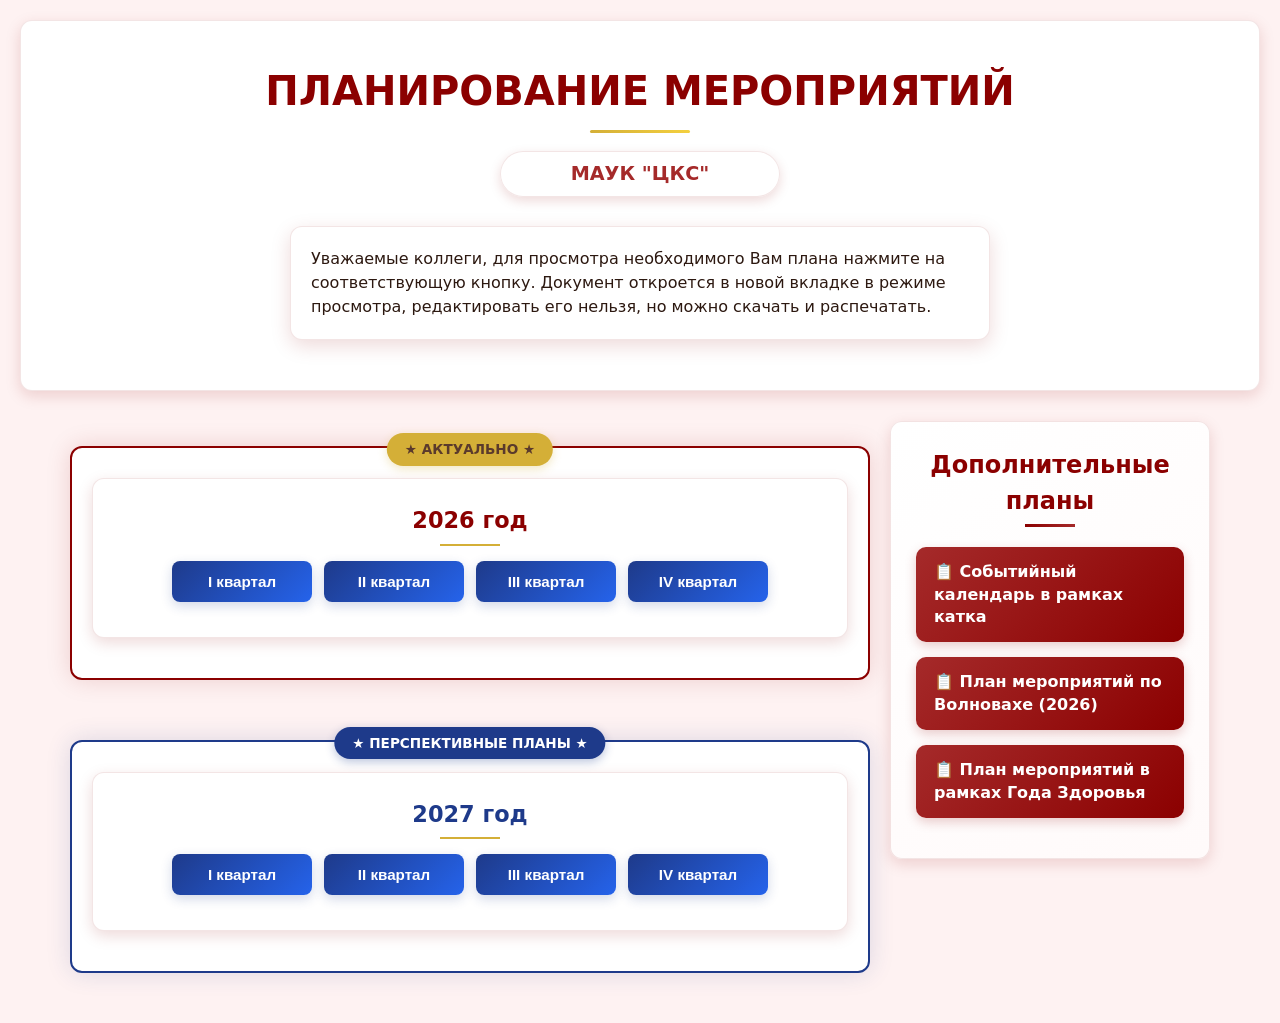
==== index.html @ 10c9fae3 "Update index.html" ====
<!DOCTYPE html>
<html lang="ru">
<head>
  <meta charset="UTF-8" />
  <meta name="viewport" content="width=device-width, initial-scale=1.0">
  <title>Планирование мероприятий МАУК "ЦКС"</title>
  <link rel="stylesheet" href="style.css">
  <script>
    function updatePage() {
        location.reload();
    }
    setInterval(updatePage, 18000000);
  </script>
</head>
<body>
  <header class="rounded-block">
    <h1>ПЛАНИРОВАНИЕ МЕРОПРИЯТИЙ</h1>
    <h2 class="subtitle">МАУК "ЦКС"</h2>
    <p class="intro">
      Уважаемые коллеги, для просмотра необходимого Вам плана нажмите на соответствующую кнопку.
      Документ откроется в новой вкладке в режиме просмотра, редактировать его нельзя, но можно скачать и распечатать.
    </p>
  </header>

 
<div class="main-content">
  <div class="main-column">
    <!-- 2026 ГОД - АКТУАЛЬНЫЙ (ПЕРВЫМ) -->
    <div class="main-sections bordered-section current-year">
      <section class="button-block">
        <h3 class="section-title">2026 год</h3>
        <div class="btn-group">
          <button class="btn toggle" data-target="q5">I квартал</button>
          <button class="btn toggle" data-target="q6">II квартал</button>
          <button class="btn toggle" data-target="q7">III квартал</button>
          <button class="btn toggle" data-target="q8">IV квартал</button>
        </div>
      </section>

      <section id="q5" class="button-block hidden">
        <h3 class="section-title">I квартал</h3>
        <div class="btn-group full-group">
          <a href="https://disk.yandex.ru/i/z2MG7UkP7xWvyA" target="_blank" class="btn full-quarter-btn">
            📑 Весь квартальный план
          </a>
        </div>
        <div class="btn-group month-group">
          <a href="https://disk.yandex.ru/i/SoMe9bnx6m5rdg" target="_blank" class="btn">
            <span class="icon">📅</span> Январь
          </a>
          <a href="https://disk.yandex.ru/i/ZzxVnfDnKfIC6Q" target="_blank" class="btn">
            <span class="icon">📅</span> Февраль
          </a>
          <a href="https://disk.yandex.ru/i/nQ3W9ZdRpJd7hw" target="_blank" class="btn">
            <span class="icon">📅</span> Март
          </a>
        </div>
      </section>

      <section id="q6" class="button-block hidden">
        <h3 class="section-title">II квартал</h3>
        <div class="btn-group full-group">
          <a href="https://disk.yandex.ru/i/4pYrfimnO_T5qQ" target="_blank" class="btn full-quarter-btn">
            📑 Весь квартальный план
          </a>
        </div>
        <div class="btn-group month-group">
          <a href="https://disk.yandex.ru/i/xoooL3NPN_0dsQ" target="_blank" class="btn">
            <span class="icon">📅</span> Апрель
          </a>
          <a href="https://disk.yandex.ru/i/-OhcIgd6UCBolA" target="_blank" class="btn">
            <span class="icon">📅</span> Май
          </a>
          <a href="https://disk.yandex.ru/i/jpWiNGGx5OJ1iQ" target="_blank" class="btn">
            <span class="icon">📅</span> Июнь
          </a>
        </div>
      </section>

      <section id="q7" class="button-block hidden">
        <h3 class="section-title">III квартал</h3>
        <div class="btn-group full-group">
          <a href="https://disk.yandex.ru/i/Zr2ItAmhUjZIXQ" target="_blank" class="btn full-quarter-btn">
            📑 Весь квартальный план
          </a>
        </div>
        <div class="btn-group month-group">
          <a href="https://disk.yandex.ru/i/8Unpp_bm5Oltag" target="_blank" class="btn">
            <span class="icon">📅</span> Июль
          </a>
          <a href="https://disk.yandex.ru/i/wiqDP8dy7khylw" target="_blank" class="btn">
            <span class="icon">📅</span> Август
          </a>
          <a href="https://disk.yandex.ru/i/T4qOgn2a_dVhjw" target="_blank" class="btn">
            <span class="icon">📅</span> Сентябрь
          </a>
        </div>
      </section>

      <section id="q8" class="button-block hidden">
        <h3 class="section-title">IV квартал</h3>
        <div class="btn-group full-group">
          <a href="https://disk.yandex.ru/i/d2cVp4c1FmeXCA" target="_blank" class="btn full-quarter-btn">
            📑 Весь квартальный план
          </a>
        </div>
        <div class="btn-group month-group">
           <a href="https://disk.yandex.ru/i/GVZyyLQ_bdZrcQ" target="_blank" class="btn">
            <span class="icon">📅</span> Октябрь
          </a>
          <a href="https://disk.yandex.ru/i/rBxauyduvR9TfQ" target="_blank" class="btn">
            <span class="icon">📅</span> Ноябрь
          </a>
          <div class="btn no-doc">
            <span class="icon">⏳</span> Декабрь – документа пока нет
          </div>
        </div>
      </section>
    </div>

    <!-- 2027 ГОД - перспективный -->
    <div class="main-sections bordered-section future-year">
      <section class="button-block">
        <h3 class="section-title">2027 год</h3>
        <div class="btn-group">
          <button class="btn toggle" data-target="q9">I квартал</button>
          <button class="btn toggle" data-target="q10">II квартал</button>
          <button class="btn toggle" data-target="q11">III квартал</button>
          <button class="btn toggle" data-target="q12">IV квартал</button>
        </div>
      </section>

      <section id="q9" class="button-block hidden">
        <h3 class="section-title">I квартал</h3>
        <div class="btn-group full-group">
          <a href="https://disk.yandex.ru/i/x4-FYbtZCKTvhw" target="_blank" class="btn full-quarter-btn">
            📑 Весь квартальный план
          </a>
        </div>
        <div class="btn-group month-group">
          <div class="btn no-doc">
            <span class="icon">⏳</span> Январь – документа пока нет
          </div>
          <div class="btn no-doc">
            <span class="icon">⏳</span> Февраль – документа пока нет
          </div>
          <div class="btn no-doc">
            <span class="icon">⏳</span> Март – документа пока нет
          </div>
        </div>
      </section>

      <section id="q10" class="button-block hidden">
        <h3 class="section-title">II квартал</h3>
        <div class="btn-group full-group">
          <a href="https://disk.yandex.ru/i/JcRdqu7iXc7W8Q" target="_blank" class="btn full-quarter-btn">
            📑 Весь квартальный план
          </a>
        </div>
        <div class="btn-group month-group">
          <div class="btn no-doc">
            <span class="icon">⏳</span> Апрель – документа пока нет
          </div>
          <div class="btn no-doc">
            <span class="icon">⏳</span> Май – документа пока нет
          </div>
          <div class="btn no-doc">
            <span class="icon">⏳</span> Июнь – документа пока нет
          </div>
        </div>
      </section>

      <section id="q11" class="button-block hidden">
        <h3 class="section-title">III квартал</h3>
        <div class="btn-group full-group">
          <a href="https://disk.yandex.ru/i/uNKZTufU1sza1A" target="_blank" class="btn full-quarter-btn">
            📑 Весь квартальный план
          </a>
        </div>
        <div class="btn-group month-group">
          <div class="btn no-doc">
            <span class="icon">⏳</span> Июль – документа пока нет
          </div>
          <div class="btn no-doc">
            <span class="icon">⏳</span> Август – документа пока нет
          </div>
          <div class="btn no-doc">
            <span class="icon">⏳</span> Сентябрь – документа пока нет
          </div>
        </div>
      </section>

      <section id="q12" class="button-block hidden">
        <h3 class="section-title">IV квартал</h3>
        <div class="btn-group full-group">
          <a href="https://disk.yandex.ru/i/JxJsJfOzDBfKMg" target="_blank" class="btn full-quarter-btn">
            📑 Весь квартальный план
          </a>
        </div>
        <div class="btn-group month-group">
           <div class="btn no-doc">
            <span class="icon">⏳</span> Октябрь – документа пока нет
          </div>
          <div class="btn no-doc">
            <span class="icon">⏳</span> Ноябрь – документа пока нет
          </div>
          <div class="btn no-doc">
            <span class="icon">⏳</span> Декабрь – документа пока нет
          </div>
        </div>
      </section>
    </div>
  </div>

  <aside class="sidebar">
    <h3 class="sidebar-title">Дополнительные планы</h3>
    <div class="btn-group sidebar-group">
      <a href="https://disk.yandex.ru/i/rTqAZLjXLlzfkw" target="_blank" class="btn sidebar-btn">📋 Событийный календарь в рамках катка </a>
    </div>    
    <div class="btn-group sidebar-group">
      <a href="https://disk.yandex.ru/d/3Dqw5f3muokWxg" target="_blank" class="btn sidebar-btn">📋 План мероприятий по Волновахе (2026)</a>
    </div>
    <div class="btn-group sidebar-group">
      <a href="https://disk.yandex.ru/i/JVJtjZhuXTrd-w" class="btn sidebar-btn">📋 План мероприятий в рамках Года Здоровья</a>
    </div>
  </aside>
</div>

  <script>
    document.querySelectorAll('.toggle').forEach(btn => {
      btn.addEventListener('click', () => {
        document.getElementById(btn.dataset.target).classList.toggle('hidden');
      });
    });
  </script>
</body>
</html>
---- style.css ----
/* ========== ОПТИМИЗИРОВАННЫЙ CSS С БРУСНИЧНОЙ СХЕМОЙ ========== */
:root {
  --burgundy: #8b0000;
  --burgundy-light: #a52a2a;
  --burgundy-dark: #660000;
  --blue: #1e3a8a;
  --blue-light: #3b82f6;
  --gold: #d4af37;
  --bg: #fef2f2;
  --card: #ffffff;
  --text: #2c1810;
  --text-light: #5a3a2c;
  --shadow: rgba(139, 0, 0, 0.15);
}

* {
  box-sizing: border-box;
  margin: 0;
  padding: 0;
}

body {
  padding: 20px;
  font-family: 'Segoe UI', system-ui, sans-serif;
  color: var(--text);
  background: var(--bg);
  line-height: 1.5;
  text-align: center;
}

h1 {
  margin: 0.5em 0 0.2em;
  font-size: 2.5em;
  color: var(--burgundy);
  position: relative;
  padding-bottom: 12px;
  display: inline-block;
}

h1::after {
  content: "";
  position: absolute;
  bottom: 0;
  left: 50%;
  transform: translateX(-50%);
  width: 100px;
  height: 3px;
  background: linear-gradient(90deg, var(--gold), #f4d03f);
  border-radius: 2px;
}

.subtitle {
  margin: 0.5em auto 1.5em;
  font-size: 1.2em;
  color: var(--burgundy-light);
  font-weight: 600;
  padding: 8px 20px;
  background: rgba(255, 255, 255, 0.9);
  border-radius: 30px;
  box-shadow: 0 4px 12px var(--shadow);
  max-width: 280px;
  border: 1px solid rgba(139, 0, 0, 0.1);
  display: block;
}

/* ========== ВСЕ БЛОКИ С ПОЛНОЙ РАМКОЙ ========== */
.intro {
  max-width: 700px;
  margin: 0 auto 30px;
  padding: 20px;
  background: var(--card);
  border-radius: 12px;
  box-shadow: 0 6px 20px var(--shadow);
  border: 1px solid rgba(139, 0, 0, 0.1);
  text-align: left;
}

/* ========== КОМПАКТНЫЕ БЛОКИ ========== */
.rounded-block,
.button-block,
.sidebar,
.bordered-section {
  background: var(--card);
  padding: 20px;
  border-radius: 12px;
  box-shadow: 0 5px 15px var(--shadow);
  margin-bottom: 20px;
  border: 1px solid rgba(139, 0, 0, 0.1);
  transition: transform 0.3s, box-shadow 0.3s, border-color 0.3s;
}

.rounded-block:hover,
.button-block:hover,
.sidebar:hover {
  transform: translateY(-3px);
  box-shadow: 0 8px 25px rgba(139, 0, 0, 0.2);
  border-color: rgba(139, 0, 0, 0.3);
}

.section-title,
.sidebar-title {
  margin-bottom: 15px;
  font-size: 1.4em;
  color: var(--burgundy);
  padding-bottom: 8px;
  position: relative;
  display: inline-block;
}

.section-title::after {
  content: "";
  position: absolute;
  bottom: 0;
  left: 50%;
  transform: translateX(-50%);
  width: 60px;
  height: 2px;
  background: var(--gold);
}

/* ========== КНОПКИ ========== */
.btn-group {
  display: flex;
  flex-wrap: wrap;
  justify-content: center;
  gap: 12px;
  margin-bottom: 15px;
}

.btn {
  display: inline-flex;
  align-items: center;
  justify-content: center;
  min-width: 140px;
  padding: 12px 20px;
  background: linear-gradient(135deg, var(--burgundy), var(--burgundy-light));
  color: white;
  text-decoration: none;
  border-radius: 8px;
  border: none;
  font-weight: 600;
  font-size: 0.95em;
  cursor: pointer;
  transition: all 0.2s;
  box-shadow: 0 4px 12px rgba(139, 0, 0, 0.2);
}

.btn:hover {
  transform: translateY(-2px);
  box-shadow: 0 6px 18px rgba(139, 0, 0, 0.3);
}

.btn:active {
  transform: translateY(0);
}

.btn .icon {
  margin-right: 8px;
  font-size: 1.1em;
}

/* Специальные кнопки */
.correction-btn {
  background: linear-gradient(135deg, var(--blue), var(--blue-light));
  box-shadow: 0 4px 12px rgba(30, 58, 138, 0.2);
  min-width: 200px;
}

.correction-btn:hover {
  box-shadow: 0 6px 18px rgba(30, 58, 138, 0.3);
}

.full-quarter-btn {
  background: linear-gradient(135deg, var(--gold), #f4d03f);
  color: var(--text-light);
  box-shadow: 0 4px 12px rgba(212, 175, 55, 0.2);
}

.toggle {
  background: linear-gradient(135deg, var(--blue), #2563eb);
  box-shadow: 0 4px 12px rgba(30, 58, 138, 0.2);
}

/* Кнопки без документов */
.no-doc {
  background: linear-gradient(135deg, #f5f5f5, #e8e8e8);
  color: #888;
  cursor: default;
  box-shadow: 0 2px 8px rgba(0,0,0,0.1);
  border: 1px dashed #ccc;
}

.no-doc:hover {
  transform: none;
  box-shadow: 0 2px 8px rgba(0,0,0,0.1);
}

/* ========== ОСНОВНОЙ КОНТЕНТ И САЙДБАР ========== */
.main-content {
  display: flex;
  gap: 20px;
  justify-content: center;
  align-items: flex-start;
  max-width: 1300px;
  margin: 0 auto;
  padding: 10px;
}

.main-column {
  flex: 1;
  max-width: 800px;
  display: flex;
  flex-direction: column;
  gap: 15px;
}

/* ========== ОБНОВЛЁННЫЙ САЙДБАР ========== */
.sidebar {
  width: 320px;
  flex-shrink: 0;
  position: sticky;
  top: 20px;
  align-self: flex-start;
  background: linear-gradient(145deg, #ffffff, #fffafa);
  padding: 25px;
  border: 1px solid rgba(139, 0, 0, 0.1);
  border-radius: 12px;
  box-shadow: 0 5px 15px var(--shadow);
}

.sidebar-title {
  font-size: 1.5em;
  margin-bottom: 20px;
  color: var(--burgundy);
  text-align: center;
}

.sidebar-title::after {
  content: "";
  position: absolute;
  bottom: 0;
  left: 50%;
  transform: translateX(-50%);
  width: 50px;
  height: 3px;
  background: linear-gradient(90deg, var(--burgundy), var(--burgundy-light));
}

/* Кнопки в сайдбаре */
.sidebar .btn-group {
  flex-direction: column;
  gap: 15px;
}

.sidebar-btn {
  background: linear-gradient(135deg, var(--burgundy-light), var(--burgundy));
  width: 100%;
  margin-bottom: 0;
  text-align: left;
  justify-content: flex-start;
  padding: 14px 18px;
  font-size: 1em;
  border-radius: 10px;
  min-height: 54px;
  display: flex;
  align-items: center;
  white-space: normal;
  overflow: visible;
  text-overflow: clip;
  word-break: break-word;
  line-height: 1.4;
  text-align-last: left;
}

.sidebar-btn:hover {
  background: linear-gradient(135deg, var(--burgundy-dark), var(--burgundy-light));
  transform: translateY(-2px);
  box-shadow: 0 8px 20px rgba(102, 0, 0, 0.25);
}

/* Иконки в кнопках сайдбара */
.sidebar-btn .icon {
  margin-right: 12px;
  flex-shrink: 0;
  font-size: 1.2em;
}

/* ========== АКТУАЛЬНЫЙ БЛОК (2026) ========== */
.current-year {
  border: 2px solid var(--burgundy);
  box-shadow: 0 0 25px rgba(139, 0, 0, 0.15);
  position: relative;
  margin-top: 25px;
  padding-top: 30px;
}

.current-year .section-title {
  color: var(--burgundy);
  margin-top: 5px;
}

.current-year::before {
  content: "★ АКТУАЛЬНО ★";
  position: absolute;
  top: -15px;
  left: 50%;
  transform: translateX(-50%);
  font-size: 0.85em;
  background: var(--gold);
  color: var(--text-light);
  padding: 6px 18px;
  border-radius: 20px;
  font-weight: bold;
  z-index: 1;
  white-space: nowrap;
  box-shadow: 0 3px 10px rgba(212, 175, 55, 0.3);
}

/* ========== ПЕРСПЕКТИВНЫЙ БЛОК (2027) ========== */
.future-year {
  border: 2px solid var(--blue);
  box-shadow: 0 0 25px rgba(30, 58, 138, 0.15);
  position: relative;
  margin-top: 25px;
  padding-top: 30px;
}

.future-year .section-title {
  color: var(--blue);
  margin-top: 5px;
}

.future-year::before {
  content: "★ ПЕРСПЕКТИВНЫЕ ПЛАНЫ ★";
  position: absolute;
  top: -15px;
  left: 50%;
  transform: translateX(-50%);
  font-size: 0.85em;
  background: var(--blue);
  color: white;
  padding: 6px 18px;
  border-radius: 20px;
  font-weight: bold;
  z-index: 1;
  white-space: nowrap;
  box-shadow: 0 3px 10px rgba(30, 58, 138, 0.3);
}

/* ========== ПРОШЛЫЙ БЛОК (уже не используется) ========== */
.previous-year {
  opacity: 0.8;
  border: 1px solid rgba(139, 0, 0, 0.1);
}

.previous-year:hover {
  opacity: 0.9;
  border-color: rgba(139, 0, 0, 0.3);
}

.previous-year .section-title {
  color: #777;
}

.previous-year .btn:not(.no-doc) {
  background: linear-gradient(135deg, #888, #666);
  box-shadow: 0 4px 12px rgba(0,0,0,0.15);
}

.hidden {
  display: none;
}

/* ========== ИСПРАВЛЕННЫЕ МЕДИА-ЗАПРОСЫ ========== */
@media (max-width: 1100px) {
  .main-content {
    flex-direction: column;
    align-items: center;
    gap: 15px;
    max-width: 900px;
  }
  
  .sidebar {
    width: 100%;
    max-width: 800px;
    position: static;
    margin-top: 10px;
  }
  
  .main-column {
    width: 100%;
    max-width: 100%;
  }
  
  .sidebar-btn {
    padding: 12px 16px;
    min-height: auto;
  }
}

@media (max-width: 768px) {
  body {
    padding: 15px;
  }
  
  h1 {
    font-size: 2em;
  }
  
  .subtitle {
    font-size: 1.1em;
    max-width: 240px;
  }
  
  .btn {
    min-width: 120px;
    padding: 10px 16px;
    font-size: 0.9em;
  }
  
  .correction-btn {
    min-width: 180px;
  }
  
  .btn-group {
    gap: 10px;
  }
  
  .intro {
    padding: 15px;
    font-size: 0.95em;
  }
  
  .current-year,
  .future-year {
    margin-top: 20px;
    padding-top: 25px;
  }
  
  .current-year::before,
  .future-year::before {
    font-size: 0.8em;
    padding: 5px 15px;
    top: -13px;
  }
  
  .sidebar {
    padding: 20px;
  }
  
  .sidebar-title {
    font-size: 1.3em;
  }
  
  .sidebar-btn {
    padding: 12px 15px;
    font-size: 0.95em;
  }
}

@media (max-width: 480px) {
  body {
    padding: 10px;
  }
  
  h1 {
    font-size: 1.8em;
  }
  
  .subtitle {
    font-size: 1em;
    max-width: 220px;
    padding: 6px 15px;
  }
  
  .btn {
    min-width: 110px;
    padding: 8px 12px;
    font-size: 0.85em;
  }
  
  .correction-btn {
    min-width: 160px;
  }
  
  .section-title {
    font-size: 1.2em;
  }
  
  .rounded-block,
  .button-block,
  .sidebar,
  .bordered-section {
    padding: 15px;
  }
  
  .current-year,
  .future-year {
    margin-top: 18px;
    padding-top: 22px;
  }
  
  .current-year::before,
  .future-year::before {
    font-size: 0.75em;
    padding: 4px 12px;
    top: -11px;
  }
  
  .sidebar {
    padding: 15px;
  }
  
  .sidebar-btn {
    padding: 10px 12px;
    font-size: 0.9em;
  }
  
  .sidebar-btn .icon {
    margin-right: 8px;
    font-size: 1.1em;
  }
}

/* Дополнительный медиа-запрос для очень узких экранов */
@media (max-width: 360px) {
  .btn {
    min-width: 100%;
    margin-bottom: 5px;
  }
  
  .btn-group {
    flex-direction: column;
    align-items: stretch;
  }
  
  .current-year::before,
  .future-year::before {
    font-size: 0.7em;
    padding: 3px 10px;
    top: -10px;
    white-space: normal;
    max-width: 90%;
  }
  
  .sidebar .btn-group {
    gap: 10px;
  }
}
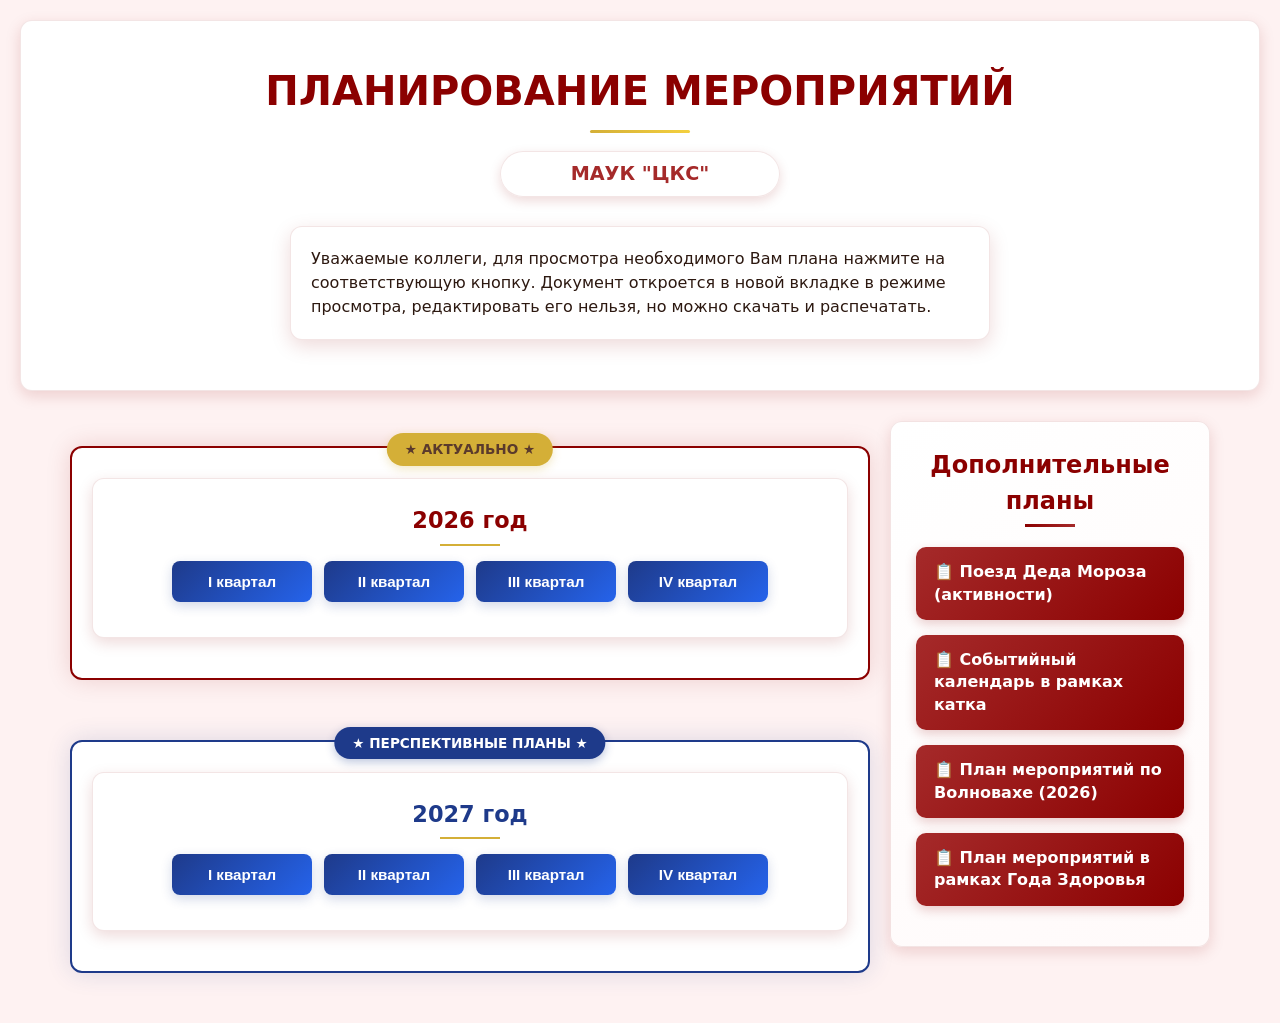
==== commit 5a32f272: "Update index.html" ====
--- a/index.html
+++ b/index.html
@@ -215,6 +215,9 @@
   <aside class="sidebar">
     <h3 class="sidebar-title">Дополнительные планы</h3>
     <div class="btn-group sidebar-group">
+      <a href="https://disk.yandex.ru/i/aOWRs1ybE_OM5w" target="_blank" class="btn sidebar-btn">📋 Поезд Деда Мороза (активности) </a>
+    </div>
+    <div class="btn-group sidebar-group">
       <a href="https://disk.yandex.ru/i/rTqAZLjXLlzfkw" target="_blank" class="btn sidebar-btn">📋 Событийный календарь в рамках катка </a>
     </div>    
     <div class="btn-group sidebar-group">
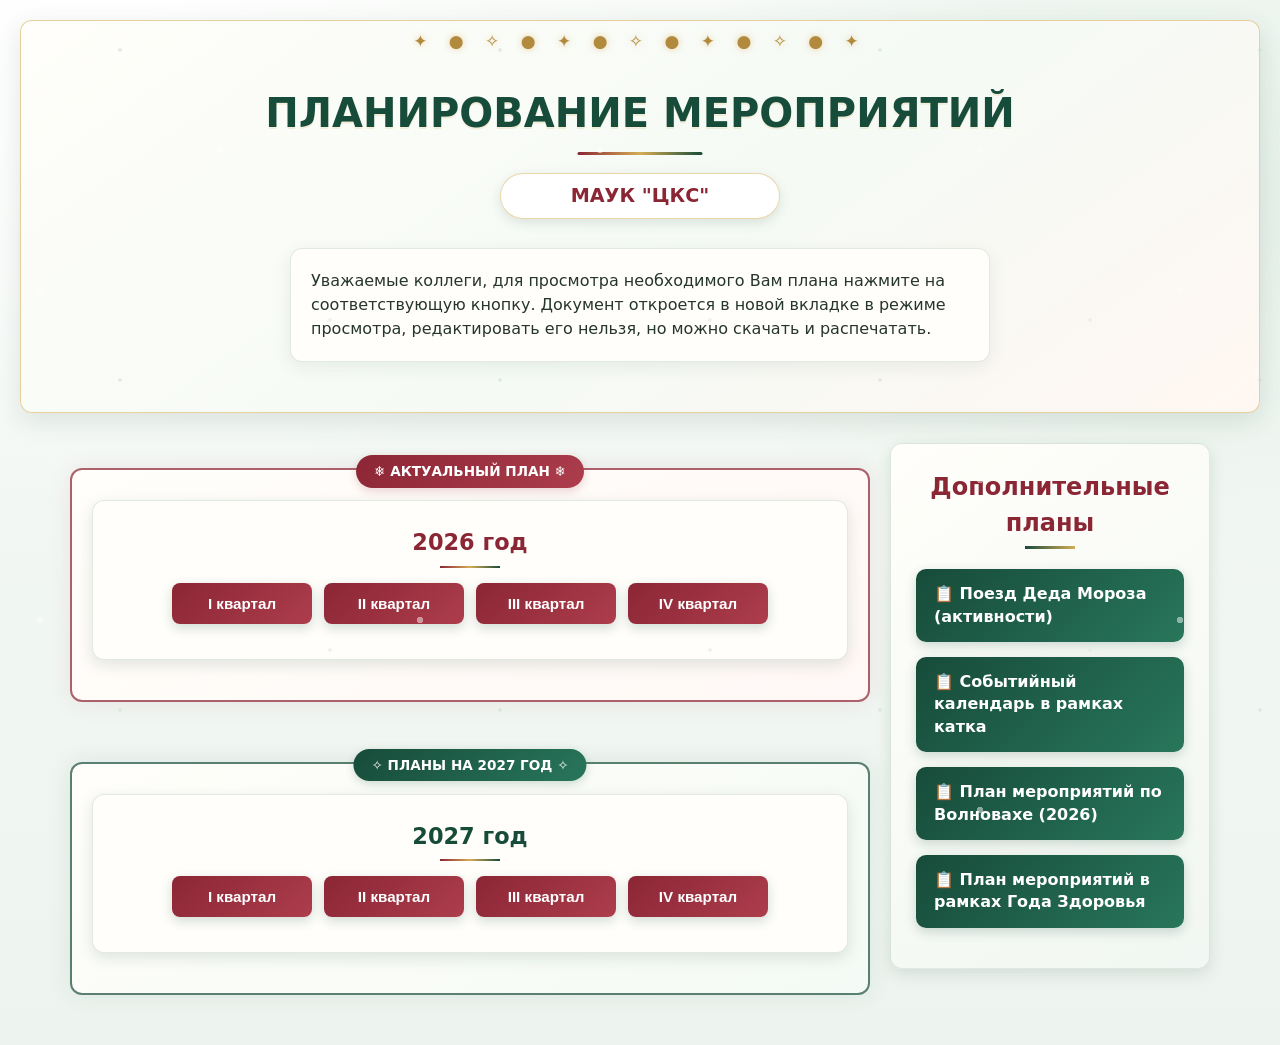
==== commit 2ae053e6: "Add files via upload" ====
--- a/index.html
+++ b/index.html
@@ -1,240 +1,270 @@
-<!DOCTYPE html>
-<html lang="ru">
-<head>
-  <meta charset="UTF-8" />
-  <meta name="viewport" content="width=device-width, initial-scale=1.0">
-  <title>Планирование мероприятий МАУК "ЦКС"</title>
-  <link rel="stylesheet" href="style.css">
-  <script>
-    function updatePage() {
-        location.reload();
-    }
-    setInterval(updatePage, 18000000);
-  </script>
-</head>
-<body>
-  <header class="rounded-block">
-    <h1>ПЛАНИРОВАНИЕ МЕРОПРИЯТИЙ</h1>
-    <h2 class="subtitle">МАУК "ЦКС"</h2>
-    <p class="intro">
-      Уважаемые коллеги, для просмотра необходимого Вам плана нажмите на соответствующую кнопку.
-      Документ откроется в новой вкладке в режиме просмотра, редактировать его нельзя, но можно скачать и распечатать.
-    </p>
-  </header>
-
- 
-<div class="main-content">
-  <div class="main-column">
-    <!-- 2026 ГОД - АКТУАЛЬНЫЙ (ПЕРВЫМ) -->
-    <div class="main-sections bordered-section current-year">
-      <section class="button-block">
-        <h3 class="section-title">2026 год</h3>
-        <div class="btn-group">
-          <button class="btn toggle" data-target="q5">I квартал</button>
-          <button class="btn toggle" data-target="q6">II квартал</button>
-          <button class="btn toggle" data-target="q7">III квартал</button>
-          <button class="btn toggle" data-target="q8">IV квартал</button>
-        </div>
-      </section>
-
-      <section id="q5" class="button-block hidden">
-        <h3 class="section-title">I квартал</h3>
-        <div class="btn-group full-group">
-          <a href="https://disk.yandex.ru/i/z2MG7UkP7xWvyA" target="_blank" class="btn full-quarter-btn">
-            📑 Весь квартальный план
-          </a>
-        </div>
-        <div class="btn-group month-group">
-          <a href="https://disk.yandex.ru/i/SoMe9bnx6m5rdg" target="_blank" class="btn">
-            <span class="icon">📅</span> Январь
-          </a>
-          <a href="https://disk.yandex.ru/i/ZzxVnfDnKfIC6Q" target="_blank" class="btn">
-            <span class="icon">📅</span> Февраль
-          </a>
-          <a href="https://disk.yandex.ru/i/nQ3W9ZdRpJd7hw" target="_blank" class="btn">
-            <span class="icon">📅</span> Март
-          </a>
-        </div>
-      </section>
-
-      <section id="q6" class="button-block hidden">
-        <h3 class="section-title">II квартал</h3>
-        <div class="btn-group full-group">
-          <a href="https://disk.yandex.ru/i/4pYrfimnO_T5qQ" target="_blank" class="btn full-quarter-btn">
-            📑 Весь квартальный план
-          </a>
-        </div>
-        <div class="btn-group month-group">
-          <a href="https://disk.yandex.ru/i/xoooL3NPN_0dsQ" target="_blank" class="btn">
-            <span class="icon">📅</span> Апрель
-          </a>
-          <a href="https://disk.yandex.ru/i/-OhcIgd6UCBolA" target="_blank" class="btn">
-            <span class="icon">📅</span> Май
-          </a>
-          <a href="https://disk.yandex.ru/i/jpWiNGGx5OJ1iQ" target="_blank" class="btn">
-            <span class="icon">📅</span> Июнь
-          </a>
-        </div>
-      </section>
-
-      <section id="q7" class="button-block hidden">
-        <h3 class="section-title">III квартал</h3>
-        <div class="btn-group full-group">
-          <a href="https://disk.yandex.ru/i/Zr2ItAmhUjZIXQ" target="_blank" class="btn full-quarter-btn">
-            📑 Весь квартальный план
-          </a>
-        </div>
-        <div class="btn-group month-group">
-          <a href="https://disk.yandex.ru/i/8Unpp_bm5Oltag" target="_blank" class="btn">
-            <span class="icon">📅</span> Июль
-          </a>
-          <a href="https://disk.yandex.ru/i/wiqDP8dy7khylw" target="_blank" class="btn">
-            <span class="icon">📅</span> Август
-          </a>
-          <a href="https://disk.yandex.ru/i/T4qOgn2a_dVhjw" target="_blank" class="btn">
-            <span class="icon">📅</span> Сентябрь
-          </a>
-        </div>
-      </section>
-
-      <section id="q8" class="button-block hidden">
-        <h3 class="section-title">IV квартал</h3>
-        <div class="btn-group full-group">
-          <a href="https://disk.yandex.ru/i/d2cVp4c1FmeXCA" target="_blank" class="btn full-quarter-btn">
-            📑 Весь квартальный план
-          </a>
-        </div>
-        <div class="btn-group month-group">
-           <a href="https://disk.yandex.ru/i/GVZyyLQ_bdZrcQ" target="_blank" class="btn">
-            <span class="icon">📅</span> Октябрь
-          </a>
-          <a href="https://disk.yandex.ru/i/rBxauyduvR9TfQ" target="_blank" class="btn">
-            <span class="icon">📅</span> Ноябрь
-          </a>
-          <div class="btn no-doc">
-            <span class="icon">⏳</span> Декабрь – документа пока нет
-          </div>
-        </div>
-      </section>
-    </div>
-
-    <!-- 2027 ГОД - перспективный -->
-    <div class="main-sections bordered-section future-year">
-      <section class="button-block">
-        <h3 class="section-title">2027 год</h3>
-        <div class="btn-group">
-          <button class="btn toggle" data-target="q9">I квартал</button>
-          <button class="btn toggle" data-target="q10">II квартал</button>
-          <button class="btn toggle" data-target="q11">III квартал</button>
-          <button class="btn toggle" data-target="q12">IV квартал</button>
-        </div>
-      </section>
-
-      <section id="q9" class="button-block hidden">
-        <h3 class="section-title">I квартал</h3>
-        <div class="btn-group full-group">
-          <a href="https://disk.yandex.ru/i/x4-FYbtZCKTvhw" target="_blank" class="btn full-quarter-btn">
-            📑 Весь квартальный план
-          </a>
-        </div>
-        <div class="btn-group month-group">
-          <div class="btn no-doc">
-            <span class="icon">⏳</span> Январь – документа пока нет
-          </div>
-          <div class="btn no-doc">
-            <span class="icon">⏳</span> Февраль – документа пока нет
-          </div>
-          <div class="btn no-doc">
-            <span class="icon">⏳</span> Март – документа пока нет
-          </div>
-        </div>
-      </section>
-
-      <section id="q10" class="button-block hidden">
-        <h3 class="section-title">II квартал</h3>
-        <div class="btn-group full-group">
-          <a href="https://disk.yandex.ru/i/JcRdqu7iXc7W8Q" target="_blank" class="btn full-quarter-btn">
-            📑 Весь квартальный план
-          </a>
-        </div>
-        <div class="btn-group month-group">
-          <div class="btn no-doc">
-            <span class="icon">⏳</span> Апрель – документа пока нет
-          </div>
-          <div class="btn no-doc">
-            <span class="icon">⏳</span> Май – документа пока нет
-          </div>
-          <div class="btn no-doc">
-            <span class="icon">⏳</span> Июнь – документа пока нет
-          </div>
-        </div>
-      </section>
-
-      <section id="q11" class="button-block hidden">
-        <h3 class="section-title">III квартал</h3>
-        <div class="btn-group full-group">
-          <a href="https://disk.yandex.ru/i/uNKZTufU1sza1A" target="_blank" class="btn full-quarter-btn">
-            📑 Весь квартальный план
-          </a>
-        </div>
-        <div class="btn-group month-group">
-          <div class="btn no-doc">
-            <span class="icon">⏳</span> Июль – документа пока нет
-          </div>
-          <div class="btn no-doc">
-            <span class="icon">⏳</span> Август – документа пока нет
-          </div>
-          <div class="btn no-doc">
-            <span class="icon">⏳</span> Сентябрь – документа пока нет
-          </div>
-        </div>
-      </section>
-
-      <section id="q12" class="button-block hidden">
-        <h3 class="section-title">IV квартал</h3>
-        <div class="btn-group full-group">
-          <a href="https://disk.yandex.ru/i/JxJsJfOzDBfKMg" target="_blank" class="btn full-quarter-btn">
-            📑 Весь квартальный план
-          </a>
-        </div>
-        <div class="btn-group month-group">
-           <div class="btn no-doc">
-            <span class="icon">⏳</span> Октябрь – документа пока нет
-          </div>
-          <div class="btn no-doc">
-            <span class="icon">⏳</span> Ноябрь – документа пока нет
-          </div>
-          <div class="btn no-doc">
-            <span class="icon">⏳</span> Декабрь – документа пока нет
-          </div>
-        </div>
-      </section>
-    </div>
-  </div>
-
-  <aside class="sidebar">
-    <h3 class="sidebar-title">Дополнительные планы</h3>
-    <div class="btn-group sidebar-group">
-      <a href="https://disk.yandex.ru/i/aOWRs1ybE_OM5w" target="_blank" class="btn sidebar-btn">📋 Поезд Деда Мороза (активности) </a>
-    </div>
-    <div class="btn-group sidebar-group">
-      <a href="https://disk.yandex.ru/i/rTqAZLjXLlzfkw" target="_blank" class="btn sidebar-btn">📋 Событийный календарь в рамках катка </a>
-    </div>    
-    <div class="btn-group sidebar-group">
-      <a href="https://disk.yandex.ru/d/3Dqw5f3muokWxg" target="_blank" class="btn sidebar-btn">📋 План мероприятий по Волновахе (2026)</a>
-    </div>
-    <div class="btn-group sidebar-group">
-      <a href="https://disk.yandex.ru/i/JVJtjZhuXTrd-w" class="btn sidebar-btn">📋 План мероприятий в рамках Года Здоровья</a>
-    </div>
-  </aside>
-</div>
-
-  <script>
-    document.querySelectorAll('.toggle').forEach(btn => {
-      btn.addEventListener('click', () => {
-        document.getElementById(btn.dataset.target).classList.toggle('hidden');
-      });
-    });
-  </script>
-</body>
-</html>
+<!DOCTYPE html>
+<html lang="ru">
+<head>
+  <meta charset="UTF-8" />
+  <meta name="viewport" content="width=device-width, initial-scale=1.0">
+  <title>Планирование мероприятий МАУК "ЦКС"</title>
+  <link rel="stylesheet" href="style.css">
+  <script>
+    function updatePage() {
+        location.reload();
+    }
+    setInterval(updatePage, 18000000);
+  </script>
+</head>
+<body>
+  <header class="rounded-block">
+    <h1>ПЛАНИРОВАНИЕ МЕРОПРИЯТИЙ</h1>
+    <h2 class="subtitle">МАУК "ЦКС"</h2>
+    <!--<div class="holiday-greeting" aria-label="Новогоднее оформление">✦ С наступающим Новым годом! ✦</div>-->
+    <p class="intro">
+      Уважаемые коллеги, для просмотра необходимого Вам плана нажмите на соответствующую кнопку.
+      Документ откроется в новой вкладке в режиме просмотра, редактировать его нельзя, но можно скачать и распечатать.
+    </p>
+  </header>
+
+ 
+<div class="main-content">
+  <div class="main-column">
+    <!-- 2026 ГОД - АКТУАЛЬНЫЙ (ПЕРВЫМ) -->
+    <div class="main-sections bordered-section current-year">
+      <section class="button-block">
+        <h3 class="section-title">2026 год</h3>
+        <div class="btn-group">
+          <button class="btn toggle" data-target="q5">I квартал</button>
+          <button class="btn toggle" data-target="q6">II квартал</button>
+          <button class="btn toggle" data-target="q7">III квартал</button>
+          <button class="btn toggle" data-target="q8">IV квартал</button>
+        </div>
+      </section>
+
+      <section id="q5" class="button-block hidden">
+        <h3 class="section-title">I квартал</h3>
+        <div class="btn-group full-group">
+          <a href="https://disk.yandex.ru/i/z2MG7UkP7xWvyA" target="_blank" class="btn full-quarter-btn">
+            📑 Весь квартальный план
+          </a>
+        </div>
+        <div class="btn-group month-group">
+          <a href="https://disk.yandex.ru/i/SoMe9bnx6m5rdg" target="_blank" class="btn">
+            <span class="icon">📅</span> Январь
+          </a>
+          <a href="https://disk.yandex.ru/i/ZzxVnfDnKfIC6Q" target="_blank" class="btn">
+            <span class="icon">📅</span> Февраль
+          </a>
+          <a href="https://disk.yandex.ru/i/nQ3W9ZdRpJd7hw" target="_blank" class="btn">
+            <span class="icon">📅</span> Март
+          </a>
+        </div>
+      </section>
+
+      <section id="q6" class="button-block hidden">
+        <h3 class="section-title">II квартал</h3>
+        <div class="btn-group full-group">
+          <a href="https://disk.yandex.ru/i/4pYrfimnO_T5qQ" target="_blank" class="btn full-quarter-btn">
+            📑 Весь квартальный план
+          </a>
+        </div>
+        <div class="btn-group month-group">
+          <a href="https://disk.yandex.ru/i/xoooL3NPN_0dsQ" target="_blank" class="btn">
+            <span class="icon">📅</span> Апрель
+          </a>
+          <a href="https://disk.yandex.ru/i/-OhcIgd6UCBolA" target="_blank" class="btn">
+            <span class="icon">📅</span> Май
+          </a>
+          <a href="https://disk.yandex.ru/i/jpWiNGGx5OJ1iQ" target="_blank" class="btn">
+            <span class="icon">📅</span> Июнь
+          </a>
+        </div>
+      </section>
+
+      <section id="q7" class="button-block hidden">
+        <h3 class="section-title">III квартал</h3>
+        <div class="btn-group full-group">
+          <a href="https://disk.yandex.ru/i/Zr2ItAmhUjZIXQ" target="_blank" class="btn full-quarter-btn">
+            📑 Весь квартальный план
+          </a>
+        </div>
+        <div class="btn-group month-group">
+          <a href="https://disk.yandex.ru/i/8Unpp_bm5Oltag" target="_blank" class="btn">
+            <span class="icon">📅</span> Июль
+          </a>
+          <a href="https://disk.yandex.ru/i/wiqDP8dy7khylw" target="_blank" class="btn">
+            <span class="icon">📅</span> Август
+          </a>
+          <a href="https://disk.yandex.ru/i/T4qOgn2a_dVhjw" target="_blank" class="btn">
+            <span class="icon">📅</span> Сентябрь
+          </a>
+        </div>
+      </section>
+
+      <section id="q8" class="button-block hidden">
+        <h3 class="section-title">IV квартал</h3>
+        <div class="btn-group full-group">
+          <a href="https://disk.yandex.ru/i/d2cVp4c1FmeXCA" target="_blank" class="btn full-quarter-btn">
+            📑 Весь квартальный план
+          </a>
+        </div>
+        <div class="btn-group month-group">
+           <a href="https://disk.yandex.ru/i/GVZyyLQ_bdZrcQ" target="_blank" class="btn">
+            <span class="icon">📅</span> Октябрь
+          </a>
+          <a href="https://disk.yandex.ru/i/rBxauyduvR9TfQ" target="_blank" class="btn">
+            <span class="icon">📅</span> Ноябрь
+          </a>
+          <div class="btn no-doc">
+            <span class="icon">⏳</span> Декабрь – документа пока нет
+          </div>
+        </div>
+      </section>
+    </div>
+
+    <!-- 2027 ГОД - перспективный -->
+    <div class="main-sections bordered-section future-year">
+      <section class="button-block">
+        <h3 class="section-title">2027 год</h3>
+        <div class="btn-group">
+          <button class="btn toggle" data-target="q9">I квартал</button>
+          <button class="btn toggle" data-target="q10">II квартал</button>
+          <button class="btn toggle" data-target="q11">III квартал</button>
+          <button class="btn toggle" data-target="q12">IV квартал</button>
+        </div>
+      </section>
+
+      <section id="q9" class="button-block hidden">
+        <h3 class="section-title">I квартал</h3>
+        <div class="btn-group full-group">
+          <a href="https://disk.yandex.ru/i/x4-FYbtZCKTvhw" target="_blank" class="btn full-quarter-btn">
+            📑 Весь квартальный план
+          </a>
+        </div>
+        <div class="btn-group month-group">
+          <div class="btn no-doc">
+            <span class="icon">⏳</span> Январь – документа пока нет
+          </div>
+          <div class="btn no-doc">
+            <span class="icon">⏳</span> Февраль – документа пока нет
+          </div>
+          <div class="btn no-doc">
+            <span class="icon">⏳</span> Март – документа пока нет
+          </div>
+        </div>
+      </section>
+
+      <section id="q10" class="button-block hidden">
+        <h3 class="section-title">II квартал</h3>
+        <div class="btn-group full-group">
+          <a href="https://disk.yandex.ru/i/JcRdqu7iXc7W8Q" target="_blank" class="btn full-quarter-btn">
+            📑 Весь квартальный план
+          </a>
+        </div>
+        <div class="btn-group month-group">
+          <div class="btn no-doc">
+            <span class="icon">⏳</span> Апрель – документа пока нет
+          </div>
+          <div class="btn no-doc">
+            <span class="icon">⏳</span> Май – документа пока нет
+          </div>
+          <div class="btn no-doc">
+            <span class="icon">⏳</span> Июнь – документа пока нет
+          </div>
+        </div>
+      </section>
+
+      <section id="q11" class="button-block hidden">
+        <h3 class="section-title">III квартал</h3>
+        <div class="btn-group full-group">
+          <a href="https://disk.yandex.ru/i/uNKZTufU1sza1A" target="_blank" class="btn full-quarter-btn">
+            📑 Весь квартальный план
+          </a>
+        </div>
+        <div class="btn-group month-group">
+          <div class="btn no-doc">
+            <span class="icon">⏳</span> Июль – документа пока нет
+          </div>
+          <div class="btn no-doc">
+            <span class="icon">⏳</span> Август – документа пока нет
+          </div>
+          <div class="btn no-doc">
+            <span class="icon">⏳</span> Сентябрь – документа пока нет
+          </div>
+        </div>
+      </section>
+
+      <section id="q12" class="button-block hidden">
+        <h3 class="section-title">IV квартал</h3>
+        <div class="btn-group full-group">
+          <a href="https://disk.yandex.ru/i/JxJsJfOzDBfKMg" target="_blank" class="btn full-quarter-btn">
+            📑 Весь квартальный план
+          </a>
+        </div>
+        <div class="btn-group month-group">
+           <div class="btn no-doc">
+            <span class="icon">⏳</span> Октябрь – документа пока нет
+          </div>
+          <div class="btn no-doc">
+            <span class="icon">⏳</span> Ноябрь – документа пока нет
+          </div>
+          <div class="btn no-doc">
+            <span class="icon">⏳</span> Декабрь – документа пока нет
+          </div>
+        </div>
+      </section>
+    </div>
+  </div>
+
+  <aside class="sidebar">
+    <h3 class="sidebar-title">Дополнительные планы</h3>
+    <div class="btn-group sidebar-group">
+      <a href="https://disk.yandex.ru/i/aOWRs1ybE_OM5w" target="_blank" class="btn sidebar-btn">📋 Поезд Деда Мороза (активности) </a>
+    </div>
+    <div class="btn-group sidebar-group">
+      <a href="https://disk.yandex.ru/i/rTqAZLjXLlzfkw" target="_blank" class="btn sidebar-btn">📋 Событийный календарь в рамках катка </a>
+    </div>    
+    <div class="btn-group sidebar-group">
+      <a href="https://disk.yandex.ru/d/3Dqw5f3muokWxg" target="_blank" class="btn sidebar-btn">📋 План мероприятий по Волновахе (2026)</a>
+    </div>
+    <div class="btn-group sidebar-group">
+      <a href="https://disk.yandex.ru/i/JVJtjZhuXTrd-w" class="btn sidebar-btn">📋 План мероприятий в рамках Года Здоровья</a>
+    </div>
+  </aside>
+</div>
+
+  <script>
+    document.querySelectorAll('.toggle').forEach(btn => {
+      btn.addEventListener('click', () => {
+        document.getElementById(btn.dataset.target).classList.toggle('hidden');
+      });
+    });
+  </script>
+
+  <!-- Напоминание об обновлении страницы -->
+  <div id="refresh-reminder" class="refresh-reminder" role="alertdialog"
+       aria-modal="true" aria-labelledby="refresh-reminder-message" hidden>
+    <div class="refresh-reminder__card">
+      <img class="refresh-reminder__owl" src="sova_transparent.webp" alt="Милая сова" />
+      <p id="refresh-reminder-message" class="refresh-reminder__message">
+        Для корректной работы обновите страницу
+      </p>
+      <button type="button" class="refresh-reminder__button"
+              onclick="window.location.reload()">
+        Обновить страницу
+      </button>
+    </div>
+  </div>
+
+  <script>
+    // ТЕСТ: 1 минута. Для рабочего режима замените на:
+    // const REMINDER_DELAY_MS = 2 * 60 * 60 * 1000; // 2 часа
+    const REMINDER_DELAY_MS = 1 * 60 * 1000;
+
+    window.setTimeout(() => {
+      const reminder = document.getElementById('refresh-reminder');
+      if (reminder) {
+        reminder.hidden = false;
+      }
+    }, REMINDER_DELAY_MS);
+  </script>
+
+</body>
+</html>
--- a/style.css
+++ b/style.css
@@ -1,549 +1,897 @@
-/* ========== ОПТИМИЗИРОВАННЫЙ CSS С БРУСНИЧНОЙ СХЕМОЙ ========== */
-:root {
-  --burgundy: #8b0000;
-  --burgundy-light: #a52a2a;
-  --burgundy-dark: #660000;
-  --blue: #1e3a8a;
-  --blue-light: #3b82f6;
-  --gold: #d4af37;
-  --bg: #fef2f2;
-  --card: #ffffff;
-  --text: #2c1810;
-  --text-light: #5a3a2c;
-  --shadow: rgba(139, 0, 0, 0.15);
-}
-
-* {
-  box-sizing: border-box;
-  margin: 0;
-  padding: 0;
-}
-
-body {
-  padding: 20px;
-  font-family: 'Segoe UI', system-ui, sans-serif;
-  color: var(--text);
-  background: var(--bg);
-  line-height: 1.5;
-  text-align: center;
-}
-
-h1 {
-  margin: 0.5em 0 0.2em;
-  font-size: 2.5em;
-  color: var(--burgundy);
-  position: relative;
-  padding-bottom: 12px;
-  display: inline-block;
-}
-
-h1::after {
-  content: "";
-  position: absolute;
-  bottom: 0;
-  left: 50%;
-  transform: translateX(-50%);
-  width: 100px;
-  height: 3px;
-  background: linear-gradient(90deg, var(--gold), #f4d03f);
-  border-radius: 2px;
-}
-
-.subtitle {
-  margin: 0.5em auto 1.5em;
-  font-size: 1.2em;
-  color: var(--burgundy-light);
-  font-weight: 600;
-  padding: 8px 20px;
-  background: rgba(255, 255, 255, 0.9);
-  border-radius: 30px;
-  box-shadow: 0 4px 12px var(--shadow);
-  max-width: 280px;
-  border: 1px solid rgba(139, 0, 0, 0.1);
-  display: block;
-}
-
-/* ========== ВСЕ БЛОКИ С ПОЛНОЙ РАМКОЙ ========== */
-.intro {
-  max-width: 700px;
-  margin: 0 auto 30px;
-  padding: 20px;
-  background: var(--card);
-  border-radius: 12px;
-  box-shadow: 0 6px 20px var(--shadow);
-  border: 1px solid rgba(139, 0, 0, 0.1);
-  text-align: left;
-}
-
-/* ========== КОМПАКТНЫЕ БЛОКИ ========== */
-.rounded-block,
-.button-block,
-.sidebar,
-.bordered-section {
-  background: var(--card);
-  padding: 20px;
-  border-radius: 12px;
-  box-shadow: 0 5px 15px var(--shadow);
-  margin-bottom: 20px;
-  border: 1px solid rgba(139, 0, 0, 0.1);
-  transition: transform 0.3s, box-shadow 0.3s, border-color 0.3s;
-}
-
-.rounded-block:hover,
-.button-block:hover,
-.sidebar:hover {
-  transform: translateY(-3px);
-  box-shadow: 0 8px 25px rgba(139, 0, 0, 0.2);
-  border-color: rgba(139, 0, 0, 0.3);
-}
-
-.section-title,
-.sidebar-title {
-  margin-bottom: 15px;
-  font-size: 1.4em;
-  color: var(--burgundy);
-  padding-bottom: 8px;
-  position: relative;
-  display: inline-block;
-}
-
-.section-title::after {
-  content: "";
-  position: absolute;
-  bottom: 0;
-  left: 50%;
-  transform: translateX(-50%);
-  width: 60px;
-  height: 2px;
-  background: var(--gold);
-}
-
-/* ========== КНОПКИ ========== */
-.btn-group {
-  display: flex;
-  flex-wrap: wrap;
-  justify-content: center;
-  gap: 12px;
-  margin-bottom: 15px;
-}
-
-.btn {
-  display: inline-flex;
-  align-items: center;
-  justify-content: center;
-  min-width: 140px;
-  padding: 12px 20px;
-  background: linear-gradient(135deg, var(--burgundy), var(--burgundy-light));
-  color: white;
-  text-decoration: none;
-  border-radius: 8px;
-  border: none;
-  font-weight: 600;
-  font-size: 0.95em;
-  cursor: pointer;
-  transition: all 0.2s;
-  box-shadow: 0 4px 12px rgba(139, 0, 0, 0.2);
-}
-
-.btn:hover {
-  transform: translateY(-2px);
-  box-shadow: 0 6px 18px rgba(139, 0, 0, 0.3);
-}
-
-.btn:active {
-  transform: translateY(0);
-}
-
-.btn .icon {
-  margin-right: 8px;
-  font-size: 1.1em;
-}
-
-/* Специальные кнопки */
-.correction-btn {
-  background: linear-gradient(135deg, var(--blue), var(--blue-light));
-  box-shadow: 0 4px 12px rgba(30, 58, 138, 0.2);
-  min-width: 200px;
-}
-
-.correction-btn:hover {
-  box-shadow: 0 6px 18px rgba(30, 58, 138, 0.3);
-}
-
-.full-quarter-btn {
-  background: linear-gradient(135deg, var(--gold), #f4d03f);
-  color: var(--text-light);
-  box-shadow: 0 4px 12px rgba(212, 175, 55, 0.2);
-}
-
-.toggle {
-  background: linear-gradient(135deg, var(--blue), #2563eb);
-  box-shadow: 0 4px 12px rgba(30, 58, 138, 0.2);
-}
-
-/* Кнопки без документов */
-.no-doc {
-  background: linear-gradient(135deg, #f5f5f5, #e8e8e8);
-  color: #888;
-  cursor: default;
-  box-shadow: 0 2px 8px rgba(0,0,0,0.1);
-  border: 1px dashed #ccc;
-}
-
-.no-doc:hover {
-  transform: none;
-  box-shadow: 0 2px 8px rgba(0,0,0,0.1);
-}
-
-/* ========== ОСНОВНОЙ КОНТЕНТ И САЙДБАР ========== */
-.main-content {
-  display: flex;
-  gap: 20px;
-  justify-content: center;
-  align-items: flex-start;
-  max-width: 1300px;
-  margin: 0 auto;
-  padding: 10px;
-}
-
-.main-column {
-  flex: 1;
-  max-width: 800px;
-  display: flex;
-  flex-direction: column;
-  gap: 15px;
-}
-
-/* ========== ОБНОВЛЁННЫЙ САЙДБАР ========== */
-.sidebar {
-  width: 320px;
-  flex-shrink: 0;
-  position: sticky;
-  top: 20px;
-  align-self: flex-start;
-  background: linear-gradient(145deg, #ffffff, #fffafa);
-  padding: 25px;
-  border: 1px solid rgba(139, 0, 0, 0.1);
-  border-radius: 12px;
-  box-shadow: 0 5px 15px var(--shadow);
-}
-
-.sidebar-title {
-  font-size: 1.5em;
-  margin-bottom: 20px;
-  color: var(--burgundy);
-  text-align: center;
-}
-
-.sidebar-title::after {
-  content: "";
-  position: absolute;
-  bottom: 0;
-  left: 50%;
-  transform: translateX(-50%);
-  width: 50px;
-  height: 3px;
-  background: linear-gradient(90deg, var(--burgundy), var(--burgundy-light));
-}
-
-/* Кнопки в сайдбаре */
-.sidebar .btn-group {
-  flex-direction: column;
-  gap: 15px;
-}
-
-.sidebar-btn {
-  background: linear-gradient(135deg, var(--burgundy-light), var(--burgundy));
-  width: 100%;
-  margin-bottom: 0;
-  text-align: left;
-  justify-content: flex-start;
-  padding: 14px 18px;
-  font-size: 1em;
-  border-radius: 10px;
-  min-height: 54px;
-  display: flex;
-  align-items: center;
-  white-space: normal;
-  overflow: visible;
-  text-overflow: clip;
-  word-break: break-word;
-  line-height: 1.4;
-  text-align-last: left;
-}
-
-.sidebar-btn:hover {
-  background: linear-gradient(135deg, var(--burgundy-dark), var(--burgundy-light));
-  transform: translateY(-2px);
-  box-shadow: 0 8px 20px rgba(102, 0, 0, 0.25);
-}
-
-/* Иконки в кнопках сайдбара */
-.sidebar-btn .icon {
-  margin-right: 12px;
-  flex-shrink: 0;
-  font-size: 1.2em;
-}
-
-/* ========== АКТУАЛЬНЫЙ БЛОК (2026) ========== */
-.current-year {
-  border: 2px solid var(--burgundy);
-  box-shadow: 0 0 25px rgba(139, 0, 0, 0.15);
-  position: relative;
-  margin-top: 25px;
-  padding-top: 30px;
-}
-
-.current-year .section-title {
-  color: var(--burgundy);
-  margin-top: 5px;
-}
-
-.current-year::before {
-  content: "★ АКТУАЛЬНО ★";
-  position: absolute;
-  top: -15px;
-  left: 50%;
-  transform: translateX(-50%);
-  font-size: 0.85em;
-  background: var(--gold);
-  color: var(--text-light);
-  padding: 6px 18px;
-  border-radius: 20px;
-  font-weight: bold;
-  z-index: 1;
-  white-space: nowrap;
-  box-shadow: 0 3px 10px rgba(212, 175, 55, 0.3);
-}
-
-/* ========== ПЕРСПЕКТИВНЫЙ БЛОК (2027) ========== */
-.future-year {
-  border: 2px solid var(--blue);
-  box-shadow: 0 0 25px rgba(30, 58, 138, 0.15);
-  position: relative;
-  margin-top: 25px;
-  padding-top: 30px;
-}
-
-.future-year .section-title {
-  color: var(--blue);
-  margin-top: 5px;
-}
-
-.future-year::before {
-  content: "★ ПЕРСПЕКТИВНЫЕ ПЛАНЫ ★";
-  position: absolute;
-  top: -15px;
-  left: 50%;
-  transform: translateX(-50%);
-  font-size: 0.85em;
-  background: var(--blue);
-  color: white;
-  padding: 6px 18px;
-  border-radius: 20px;
-  font-weight: bold;
-  z-index: 1;
-  white-space: nowrap;
-  box-shadow: 0 3px 10px rgba(30, 58, 138, 0.3);
-}
-
-/* ========== ПРОШЛЫЙ БЛОК (уже не используется) ========== */
-.previous-year {
-  opacity: 0.8;
-  border: 1px solid rgba(139, 0, 0, 0.1);
-}
-
-.previous-year:hover {
-  opacity: 0.9;
-  border-color: rgba(139, 0, 0, 0.3);
-}
-
-.previous-year .section-title {
-  color: #777;
-}
-
-.previous-year .btn:not(.no-doc) {
-  background: linear-gradient(135deg, #888, #666);
-  box-shadow: 0 4px 12px rgba(0,0,0,0.15);
-}
-
-.hidden {
-  display: none;
-}
-
-/* ========== ИСПРАВЛЕННЫЕ МЕДИА-ЗАПРОСЫ ========== */
-@media (max-width: 1100px) {
-  .main-content {
-    flex-direction: column;
-    align-items: center;
-    gap: 15px;
-    max-width: 900px;
-  }
-  
-  .sidebar {
-    width: 100%;
-    max-width: 800px;
-    position: static;
-    margin-top: 10px;
-  }
-  
-  .main-column {
-    width: 100%;
-    max-width: 100%;
-  }
-  
-  .sidebar-btn {
-    padding: 12px 16px;
-    min-height: auto;
-  }
-}
-
-@media (max-width: 768px) {
-  body {
-    padding: 15px;
-  }
-  
-  h1 {
-    font-size: 2em;
-  }
-  
-  .subtitle {
-    font-size: 1.1em;
-    max-width: 240px;
-  }
-  
-  .btn {
-    min-width: 120px;
-    padding: 10px 16px;
-    font-size: 0.9em;
-  }
-  
-  .correction-btn {
-    min-width: 180px;
-  }
-  
-  .btn-group {
-    gap: 10px;
-  }
-  
-  .intro {
-    padding: 15px;
-    font-size: 0.95em;
-  }
-  
-  .current-year,
-  .future-year {
-    margin-top: 20px;
-    padding-top: 25px;
-  }
-  
-  .current-year::before,
-  .future-year::before {
-    font-size: 0.8em;
-    padding: 5px 15px;
-    top: -13px;
-  }
-  
-  .sidebar {
-    padding: 20px;
-  }
-  
-  .sidebar-title {
-    font-size: 1.3em;
-  }
-  
-  .sidebar-btn {
-    padding: 12px 15px;
-    font-size: 0.95em;
-  }
-}
-
-@media (max-width: 480px) {
-  body {
-    padding: 10px;
-  }
-  
-  h1 {
-    font-size: 1.8em;
-  }
-  
-  .subtitle {
-    font-size: 1em;
-    max-width: 220px;
-    padding: 6px 15px;
-  }
-  
-  .btn {
-    min-width: 110px;
-    padding: 8px 12px;
-    font-size: 0.85em;
-  }
-  
-  .correction-btn {
-    min-width: 160px;
-  }
-  
-  .section-title {
-    font-size: 1.2em;
-  }
-  
-  .rounded-block,
-  .button-block,
-  .sidebar,
-  .bordered-section {
-    padding: 15px;
-  }
-  
-  .current-year,
-  .future-year {
-    margin-top: 18px;
-    padding-top: 22px;
-  }
-  
-  .current-year::before,
-  .future-year::before {
-    font-size: 0.75em;
-    padding: 4px 12px;
-    top: -11px;
-  }
-  
-  .sidebar {
-    padding: 15px;
-  }
-  
-  .sidebar-btn {
-    padding: 10px 12px;
-    font-size: 0.9em;
-  }
-  
-  .sidebar-btn .icon {
-    margin-right: 8px;
-    font-size: 1.1em;
-  }
-}
-
-/* Дополнительный медиа-запрос для очень узких экранов */
-@media (max-width: 360px) {
-  .btn {
-    min-width: 100%;
-    margin-bottom: 5px;
-  }
-  
-  .btn-group {
-    flex-direction: column;
-    align-items: stretch;
-  }
-  
-  .current-year::before,
-  .future-year::before {
-    font-size: 0.7em;
-    padding: 3px 10px;
-    top: -10px;
-    white-space: normal;
-    max-width: 90%;
-  }
-  
-  .sidebar .btn-group {
-    gap: 10px;
-  }
-}+/* ========== ОПТИМИЗИРОВАННЫЙ CSS С БРУСНИЧНОЙ СХЕМОЙ ========== */
+:root {
+  --burgundy: #8b0000;
+  --burgundy-light: #a52a2a;
+  --burgundy-dark: #660000;
+  --blue: #1e3a8a;
+  --blue-light: #3b82f6;
+  --gold: #d4af37;
+  --bg: #fef2f2;
+  --card: #ffffff;
+  --text: #2c1810;
+  --text-light: #5a3a2c;
+  --shadow: rgba(139, 0, 0, 0.15);
+}
+
+* {
+  box-sizing: border-box;
+  margin: 0;
+  padding: 0;
+}
+
+body {
+  padding: 20px;
+  font-family: 'Segoe UI', system-ui, sans-serif;
+  color: var(--text);
+  background: var(--bg);
+  line-height: 1.5;
+  text-align: center;
+}
+
+h1 {
+  margin: 0.5em 0 0.2em;
+  font-size: 2.5em;
+  color: var(--burgundy);
+  position: relative;
+  padding-bottom: 12px;
+  display: inline-block;
+}
+
+h1::after {
+  content: "";
+  position: absolute;
+  bottom: 0;
+  left: 50%;
+  transform: translateX(-50%);
+  width: 100px;
+  height: 3px;
+  background: linear-gradient(90deg, var(--gold), #f4d03f);
+  border-radius: 2px;
+}
+
+.subtitle {
+  margin: 0.5em auto 1.5em;
+  font-size: 1.2em;
+  color: var(--burgundy-light);
+  font-weight: 600;
+  padding: 8px 20px;
+  background: rgba(255, 255, 255, 0.9);
+  border-radius: 30px;
+  box-shadow: 0 4px 12px var(--shadow);
+  max-width: 280px;
+  border: 1px solid rgba(139, 0, 0, 0.1);
+  display: block;
+}
+
+/* ========== ВСЕ БЛОКИ С ПОЛНОЙ РАМКОЙ ========== */
+.intro {
+  max-width: 700px;
+  margin: 0 auto 30px;
+  padding: 20px;
+  background: var(--card);
+  border-radius: 12px;
+  box-shadow: 0 6px 20px var(--shadow);
+  border: 1px solid rgba(139, 0, 0, 0.1);
+  text-align: left;
+}
+
+/* ========== КОМПАКТНЫЕ БЛОКИ ========== */
+.rounded-block,
+.button-block,
+.sidebar,
+.bordered-section {
+  background: var(--card);
+  padding: 20px;
+  border-radius: 12px;
+  box-shadow: 0 5px 15px var(--shadow);
+  margin-bottom: 20px;
+  border: 1px solid rgba(139, 0, 0, 0.1);
+  transition: transform 0.3s, box-shadow 0.3s, border-color 0.3s;
+}
+
+.rounded-block:hover,
+.button-block:hover,
+.sidebar:hover {
+  transform: translateY(-3px);
+  box-shadow: 0 8px 25px rgba(139, 0, 0, 0.2);
+  border-color: rgba(139, 0, 0, 0.3);
+}
+
+.section-title,
+.sidebar-title {
+  margin-bottom: 15px;
+  font-size: 1.4em;
+  color: var(--burgundy);
+  padding-bottom: 8px;
+  position: relative;
+  display: inline-block;
+}
+
+.section-title::after {
+  content: "";
+  position: absolute;
+  bottom: 0;
+  left: 50%;
+  transform: translateX(-50%);
+  width: 60px;
+  height: 2px;
+  background: var(--gold);
+}
+
+/* ========== КНОПКИ ========== */
+.btn-group {
+  display: flex;
+  flex-wrap: wrap;
+  justify-content: center;
+  gap: 12px;
+  margin-bottom: 15px;
+}
+
+.btn {
+  display: inline-flex;
+  align-items: center;
+  justify-content: center;
+  min-width: 140px;
+  padding: 12px 20px;
+  background: linear-gradient(135deg, var(--burgundy), var(--burgundy-light));
+  color: white;
+  text-decoration: none;
+  border-radius: 8px;
+  border: none;
+  font-weight: 600;
+  font-size: 0.95em;
+  cursor: pointer;
+  transition: all 0.2s;
+  box-shadow: 0 4px 12px rgba(139, 0, 0, 0.2);
+}
+
+.btn:hover {
+  transform: translateY(-2px);
+  box-shadow: 0 6px 18px rgba(139, 0, 0, 0.3);
+}
+
+.btn:active {
+  transform: translateY(0);
+}
+
+.btn .icon {
+  margin-right: 8px;
+  font-size: 1.1em;
+}
+
+/* Специальные кнопки */
+.correction-btn {
+  background: linear-gradient(135deg, var(--blue), var(--blue-light));
+  box-shadow: 0 4px 12px rgba(30, 58, 138, 0.2);
+  min-width: 200px;
+}
+
+.correction-btn:hover {
+  box-shadow: 0 6px 18px rgba(30, 58, 138, 0.3);
+}
+
+.full-quarter-btn {
+  background: linear-gradient(135deg, var(--gold), #f4d03f);
+  color: var(--text-light);
+  box-shadow: 0 4px 12px rgba(212, 175, 55, 0.2);
+}
+
+.toggle {
+  background: linear-gradient(135deg, var(--blue), #2563eb);
+  box-shadow: 0 4px 12px rgba(30, 58, 138, 0.2);
+}
+
+/* Кнопки без документов */
+.no-doc {
+  background: linear-gradient(135deg, #f5f5f5, #e8e8e8);
+  color: #888;
+  cursor: default;
+  box-shadow: 0 2px 8px rgba(0,0,0,0.1);
+  border: 1px dashed #ccc;
+}
+
+.no-doc:hover {
+  transform: none;
+  box-shadow: 0 2px 8px rgba(0,0,0,0.1);
+}
+
+/* ========== ОСНОВНОЙ КОНТЕНТ И САЙДБАР ========== */
+.main-content {
+  display: flex;
+  gap: 20px;
+  justify-content: center;
+  align-items: flex-start;
+  max-width: 1300px;
+  margin: 0 auto;
+  padding: 10px;
+}
+
+.main-column {
+  flex: 1;
+  max-width: 800px;
+  display: flex;
+  flex-direction: column;
+  gap: 15px;
+}
+
+/* ========== ОБНОВЛЁННЫЙ САЙДБАР ========== */
+.sidebar {
+  width: 320px;
+  flex-shrink: 0;
+  position: sticky;
+  top: 20px;
+  align-self: flex-start;
+  background: linear-gradient(145deg, #ffffff, #fffafa);
+  padding: 25px;
+  border: 1px solid rgba(139, 0, 0, 0.1);
+  border-radius: 12px;
+  box-shadow: 0 5px 15px var(--shadow);
+}
+
+.sidebar-title {
+  font-size: 1.5em;
+  margin-bottom: 20px;
+  color: var(--burgundy);
+  text-align: center;
+}
+
+.sidebar-title::after {
+  content: "";
+  position: absolute;
+  bottom: 0;
+  left: 50%;
+  transform: translateX(-50%);
+  width: 50px;
+  height: 3px;
+  background: linear-gradient(90deg, var(--burgundy), var(--burgundy-light));
+}
+
+/* Кнопки в сайдбаре */
+.sidebar .btn-group {
+  flex-direction: column;
+  gap: 15px;
+}
+
+.sidebar-btn {
+  background: linear-gradient(135deg, var(--burgundy-light), var(--burgundy));
+  width: 100%;
+  margin-bottom: 0;
+  text-align: left;
+  justify-content: flex-start;
+  padding: 14px 18px;
+  font-size: 1em;
+  border-radius: 10px;
+  min-height: 54px;
+  display: flex;
+  align-items: center;
+  white-space: normal;
+  overflow: visible;
+  text-overflow: clip;
+  word-break: break-word;
+  line-height: 1.4;
+  text-align-last: left;
+}
+
+.sidebar-btn:hover {
+  background: linear-gradient(135deg, var(--burgundy-dark), var(--burgundy-light));
+  transform: translateY(-2px);
+  box-shadow: 0 8px 20px rgba(102, 0, 0, 0.25);
+}
+
+/* Иконки в кнопках сайдбара */
+.sidebar-btn .icon {
+  margin-right: 12px;
+  flex-shrink: 0;
+  font-size: 1.2em;
+}
+
+/* ========== АКТУАЛЬНЫЙ БЛОК (2026) ========== */
+.current-year {
+  border: 2px solid var(--burgundy);
+  box-shadow: 0 0 25px rgba(139, 0, 0, 0.15);
+  position: relative;
+  margin-top: 25px;
+  padding-top: 30px;
+}
+
+.current-year .section-title {
+  color: var(--burgundy);
+  margin-top: 5px;
+}
+
+.current-year::before {
+  content: "★ АКТУАЛЬНО ★";
+  position: absolute;
+  top: -15px;
+  left: 50%;
+  transform: translateX(-50%);
+  font-size: 0.85em;
+  background: var(--gold);
+  color: var(--text-light);
+  padding: 6px 18px;
+  border-radius: 20px;
+  font-weight: bold;
+  z-index: 1;
+  white-space: nowrap;
+  box-shadow: 0 3px 10px rgba(212, 175, 55, 0.3);
+}
+
+/* ========== ПЕРСПЕКТИВНЫЙ БЛОК (2027) ========== */
+.future-year {
+  border: 2px solid var(--blue);
+  box-shadow: 0 0 25px rgba(30, 58, 138, 0.15);
+  position: relative;
+  margin-top: 25px;
+  padding-top: 30px;
+}
+
+.future-year .section-title {
+  color: var(--blue);
+  margin-top: 5px;
+}
+
+.future-year::before {
+  content: "★ ПЕРСПЕКТИВНЫЕ ПЛАНЫ ★";
+  position: absolute;
+  top: -15px;
+  left: 50%;
+  transform: translateX(-50%);
+  font-size: 0.85em;
+  background: var(--blue);
+  color: white;
+  padding: 6px 18px;
+  border-radius: 20px;
+  font-weight: bold;
+  z-index: 1;
+  white-space: nowrap;
+  box-shadow: 0 3px 10px rgba(30, 58, 138, 0.3);
+}
+
+/* ========== ПРОШЛЫЙ БЛОК (уже не используется) ========== */
+.previous-year {
+  opacity: 0.8;
+  border: 1px solid rgba(139, 0, 0, 0.1);
+}
+
+.previous-year:hover {
+  opacity: 0.9;
+  border-color: rgba(139, 0, 0, 0.3);
+}
+
+.previous-year .section-title {
+  color: #777;
+}
+
+.previous-year .btn:not(.no-doc) {
+  background: linear-gradient(135deg, #888, #666);
+  box-shadow: 0 4px 12px rgba(0,0,0,0.15);
+}
+
+.hidden {
+  display: none;
+}
+
+/* ========== ИСПРАВЛЕННЫЕ МЕДИА-ЗАПРОСЫ ========== */
+@media (max-width: 1100px) {
+  .main-content {
+    flex-direction: column;
+    align-items: center;
+    gap: 15px;
+    max-width: 900px;
+  }
+  
+  .sidebar {
+    width: 100%;
+    max-width: 800px;
+    position: static;
+    margin-top: 10px;
+  }
+  
+  .main-column {
+    width: 100%;
+    max-width: 100%;
+  }
+  
+  .sidebar-btn {
+    padding: 12px 16px;
+    min-height: auto;
+  }
+}
+
+@media (max-width: 768px) {
+  body {
+    padding: 15px;
+  }
+  
+  h1 {
+    font-size: 2em;
+  }
+  
+  .subtitle {
+    font-size: 1.1em;
+    max-width: 240px;
+  }
+  
+  .btn {
+    min-width: 120px;
+    padding: 10px 16px;
+    font-size: 0.9em;
+  }
+  
+  .correction-btn {
+    min-width: 180px;
+  }
+  
+  .btn-group {
+    gap: 10px;
+  }
+  
+  .intro {
+    padding: 15px;
+    font-size: 0.95em;
+  }
+  
+  .current-year,
+  .future-year {
+    margin-top: 20px;
+    padding-top: 25px;
+  }
+  
+  .current-year::before,
+  .future-year::before {
+    font-size: 0.8em;
+    padding: 5px 15px;
+    top: -13px;
+  }
+  
+  .sidebar {
+    padding: 20px;
+  }
+  
+  .sidebar-title {
+    font-size: 1.3em;
+  }
+  
+  .sidebar-btn {
+    padding: 12px 15px;
+    font-size: 0.95em;
+  }
+}
+
+@media (max-width: 480px) {
+  body {
+    padding: 10px;
+  }
+  
+  h1 {
+    font-size: 1.8em;
+  }
+  
+  .subtitle {
+    font-size: 1em;
+    max-width: 220px;
+    padding: 6px 15px;
+  }
+  
+  .btn {
+    min-width: 110px;
+    padding: 8px 12px;
+    font-size: 0.85em;
+  }
+  
+  .correction-btn {
+    min-width: 160px;
+  }
+  
+  .section-title {
+    font-size: 1.2em;
+  }
+  
+  .rounded-block,
+  .button-block,
+  .sidebar,
+  .bordered-section {
+    padding: 15px;
+  }
+  
+  .current-year,
+  .future-year {
+    margin-top: 18px;
+    padding-top: 22px;
+  }
+  
+  .current-year::before,
+  .future-year::before {
+    font-size: 0.75em;
+    padding: 4px 12px;
+    top: -11px;
+  }
+  
+  .sidebar {
+    padding: 15px;
+  }
+  
+  .sidebar-btn {
+    padding: 10px 12px;
+    font-size: 0.9em;
+  }
+  
+  .sidebar-btn .icon {
+    margin-right: 8px;
+    font-size: 1.1em;
+  }
+}
+
+/* Дополнительный медиа-запрос для очень узких экранов */
+@media (max-width: 360px) {
+  .btn {
+    min-width: 100%;
+    margin-bottom: 5px;
+  }
+  
+  .btn-group {
+    flex-direction: column;
+    align-items: stretch;
+  }
+  
+  .current-year::before,
+  .future-year::before {
+    font-size: 0.7em;
+    padding: 3px 10px;
+    top: -10px;
+    white-space: normal;
+    max-width: 90%;
+  }
+  
+  .sidebar .btn-group {
+    gap: 10px;
+  }
+}
+
+
+/* =========================================================
+   НОВОГОДНЕЕ ОФОРМЛЕНИЕ — зимняя палитра, гирлянда и снег
+   Основная структура, ссылки и логика страницы сохранены.
+   ========================================================= */
+
+:root {
+  --burgundy: #8b2635;
+  --burgundy-light: #ad3d4c;
+  --burgundy-dark: #651b2b;
+  --blue: #174b3a;
+  --blue-light: #28765b;
+  --gold: #d5ad55;
+  --bg: #f3f7f4;
+  --card: #fffefa;
+  --text: #26352e;
+  --text-light: #52665b;
+  --shadow: rgba(25, 68, 50, 0.13);
+  --winter-green: #174b3a;
+  --winter-red: #8b2635;
+}
+
+body {
+  position: relative;
+  overflow-x: hidden;
+  background:
+    radial-gradient(ellipse at 8% 5%, rgba(255,255,255,.95) 0, transparent 34%),
+    radial-gradient(ellipse at 92% 18%, rgba(220,236,226,.7) 0, transparent 32%),
+    linear-gradient(180deg, #f7faf7 0%, #edf4ef 100%);
+}
+
+/* Ненавязчивый падающий снег */
+body::before {
+  content: "";
+  position: fixed;
+  inset: -100px 0 0;
+  z-index: 5;
+  pointer-events: none;
+  opacity: .48;
+  background-image:
+    radial-gradient(3px 3px at 40px 60px, #fff 98%, transparent),
+    radial-gradient(2px 2px at 120px 150px, #cbded2 98%, transparent),
+    radial-gradient(3px 3px at 220px 250px, #fff 98%, transparent),
+    radial-gradient(2px 2px at 330px 90px, #dce9e0 98%, transparent);
+  background-size: 380px 330px;
+  animation: gentle-snow 22s linear infinite;
+}
+
+@keyframes gentle-snow {
+  from { transform: translateY(0); }
+  to { transform: translateY(330px); }
+}
+
+header.rounded-block {
+  position: relative;
+  overflow: hidden;
+  padding-top: 42px;
+  border: 1px solid rgba(213, 173, 85, .55);
+  background: linear-gradient(145deg, #fffefa 0%, #f5faf5 55%, #fff7f2 100%);
+  box-shadow: 0 8px 26px rgba(25, 68, 50, .12);
+}
+
+/* Гирлянда над заголовком */
+header.rounded-block::before {
+  content: "✦  ●  ✧  ●  ✦  ●  ✧  ●  ✦  ●  ✧  ●  ✦";
+  position: absolute;
+  top: 8px;
+  left: 0;
+  width: 100%;
+  color: #b18a3e;
+  font-size: 17px;
+  letter-spacing: 8px;
+  white-space: nowrap;
+  text-align: center;
+  text-shadow:
+    0 0 7px rgba(213, 173, 85, .55),
+    0 0 12px rgba(255, 255, 255, .9);
+}
+
+h1 {
+  color: var(--winter-green);
+  text-shadow: 0 2px 0 rgba(213, 173, 85, .18);
+}
+
+h1::after {
+  height: 3px;
+  width: 125px;
+  background: linear-gradient(90deg, #8b2635, #d5ad55, #174b3a);
+}
+
+.subtitle {
+  color: var(--winter-red);
+  border: 1px solid rgba(213, 173, 85, .5);
+  background: rgba(255, 255, 255, .92);
+}
+
+.holiday-greeting {
+  display: inline-block;
+  margin: 0 auto 18px;
+  padding: 7px 18px;
+  border: 1px solid rgba(213, 173, 85, .55);
+  border-radius: 24px;
+  color: #806126;
+  background: linear-gradient(135deg, #fffaf0, #fff);
+  font-size: .95em;
+  font-weight: 700;
+  letter-spacing: .04em;
+  box-shadow: 0 3px 10px rgba(145, 112, 48, .09);
+}
+
+.intro {
+  border-color: rgba(23, 75, 58, .12);
+  box-shadow: 0 5px 18px rgba(25, 68, 50, .08);
+}
+
+.rounded-block,
+.button-block,
+.sidebar,
+.bordered-section {
+  border-color: rgba(23, 75, 58, .12);
+}
+
+.rounded-block:hover,
+.button-block:hover,
+.sidebar:hover {
+  border-color: rgba(213, 173, 85, .65);
+  box-shadow: 0 8px 24px rgba(25, 68, 50, .15);
+}
+
+.section-title,
+.sidebar-title {
+  color: var(--winter-green);
+}
+
+.section-title::after {
+  background: linear-gradient(90deg, #8b2635, #d5ad55, #174b3a);
+}
+
+.btn {
+  background: linear-gradient(135deg, #174b3a, #28765b);
+  box-shadow: 0 4px 12px rgba(23, 75, 58, .2);
+}
+
+.btn:hover {
+  background: linear-gradient(135deg, #103b2d, #23664f);
+  box-shadow: 0 7px 18px rgba(23, 75, 58, .25);
+}
+
+.correction-btn {
+  background: linear-gradient(135deg, #8b2635, #ad3d4c);
+}
+
+.full-quarter-btn {
+  background: linear-gradient(135deg, #d5ad55, #f0d58e);
+  color: #49391b;
+}
+
+.toggle {
+  background: linear-gradient(135deg, #8b2635, #ad3d4c);
+}
+
+.no-doc {
+  background: linear-gradient(135deg, #f3f5f2, #e8eee9);
+  color: #78847c;
+}
+
+.sidebar {
+  background: linear-gradient(145deg, #fffefa, #f1f7f2);
+}
+
+.sidebar-title {
+  color: var(--winter-red);
+}
+
+.sidebar-title::after {
+  background: linear-gradient(90deg, #174b3a, #d5ad55);
+}
+
+.sidebar-btn {
+  background: linear-gradient(135deg, #174b3a, #28765b);
+}
+
+.sidebar-btn:hover {
+  background: linear-gradient(135deg, #103b2d, #8b2635);
+}
+
+.current-year {
+  border: 2px solid rgba(139, 38, 53, .72);
+  background: linear-gradient(145deg, #fffefa, #fff8f6);
+  box-shadow: 0 0 24px rgba(139, 38, 53, .09);
+}
+
+.current-year::before {
+  content: "❄ АКТУАЛЬНЫЙ ПЛАН ❄";
+  background: linear-gradient(135deg, #8b2635, #ad3d4c);
+  color: #fff;
+  box-shadow: 0 3px 10px rgba(139, 38, 53, .2);
+}
+
+.current-year .section-title {
+  color: var(--winter-red);
+}
+
+.future-year {
+  border: 2px solid rgba(23, 75, 58, .7);
+  background: linear-gradient(145deg, #fffefa, #f4faf5);
+  box-shadow: 0 0 24px rgba(23, 75, 58, .09);
+}
+
+.future-year::before {
+  content: "✧ ПЛАНЫ НА 2027 ГОД ✧";
+  background: linear-gradient(135deg, #174b3a, #28765b);
+  color: #fff;
+  box-shadow: 0 3px 10px rgba(23, 75, 58, .2);
+}
+
+.future-year .section-title {
+  color: var(--winter-green);
+}
+
+/* Декор не мешает нажимать кнопки */
+body::before {
+  pointer-events: none;
+}
+
+@media (max-width: 768px) {
+  header.rounded-block {
+    padding-top: 38px;
+  }
+
+  header.rounded-block::before {
+    font-size: 13px;
+    letter-spacing: 4px;
+  }
+
+  .holiday-greeting {
+    font-size: .85em;
+    padding: 6px 13px;
+  }
+}
+
+@media (prefers-reduced-motion: reduce) {
+  body::before {
+    animation: none;
+  }
+
+  .rounded-block,
+  .button-block,
+  .sidebar,
+  .btn {
+    transition: none;
+  }
+}
+
+
+/* ========== НАПОМИНАНИЕ ОБ ОБНОВЛЕНИИ СОВОЙ ========== */
+.refresh-reminder[hidden] {
+  display: none !important;
+}
+
+.refresh-reminder {
+  position: fixed;
+  inset: 0;
+  z-index: 9999;
+  display: flex;
+  align-items: center;
+  justify-content: center;
+  padding: 20px;
+  background: rgba(12, 30, 23, .58);
+  backdrop-filter: blur(4px);
+}
+
+.refresh-reminder__card {
+  width: min(420px, 100%);
+  padding: 24px 24px 26px;
+  text-align: center;
+  background: linear-gradient(145deg, #fffefa, #f1f7f2);
+  border: 2px solid #d5ad55;
+  border-radius: 20px;
+  box-shadow: 0 16px 48px rgba(0, 0, 0, .28);
+  animation: owlReminderAppear .35s ease-out both;
+}
+
+.refresh-reminder__owl {
+  display: block;
+  width: min(220px, 75%);
+  max-height: 260px;
+  object-fit: contain;
+  margin: 0 auto 12px;
+}
+
+.refresh-reminder__message {
+  margin: 8px 0 20px;
+  color: #174b3a;
+  font-size: 1.15rem;
+  font-weight: 700;
+  line-height: 1.45;
+}
+
+.refresh-reminder__button {
+  display: inline-flex;
+  align-items: center;
+  justify-content: center;
+  padding: 12px 22px;
+  border: 0;
+  border-radius: 10px;
+  background: linear-gradient(135deg, #174b3a, #28765b);
+  color: #fff;
+  font: inherit;
+  font-weight: 700;
+  cursor: pointer;
+  box-shadow: 0 4px 12px rgba(23, 75, 58, .22);
+  transition: transform .2s, box-shadow .2s;
+}
+
+.refresh-reminder__button:hover {
+  transform: translateY(-2px);
+  box-shadow: 0 7px 18px rgba(23, 75, 58, .3);
+}
+
+.refresh-reminder__button:focus-visible {
+  outline: 3px solid #d5ad55;
+  outline-offset: 3px;
+}
+
+@keyframes owlReminderAppear {
+  from { opacity: 0; transform: translateY(12px) scale(.97); }
+  to { opacity: 1; transform: translateY(0) scale(1); }
+}
+
+@media (max-width: 480px) {
+  .refresh-reminder__card {
+    padding: 18px 16px 20px;
+  }
+  .refresh-reminder__owl {
+    width: min(190px, 72%);
+  }
+  .refresh-reminder__message {
+    font-size: 1.05rem;
+  }
+}
+
+@media (prefers-reduced-motion: reduce) {
+  .refresh-reminder__card {
+    animation: none;
+  }
+}
